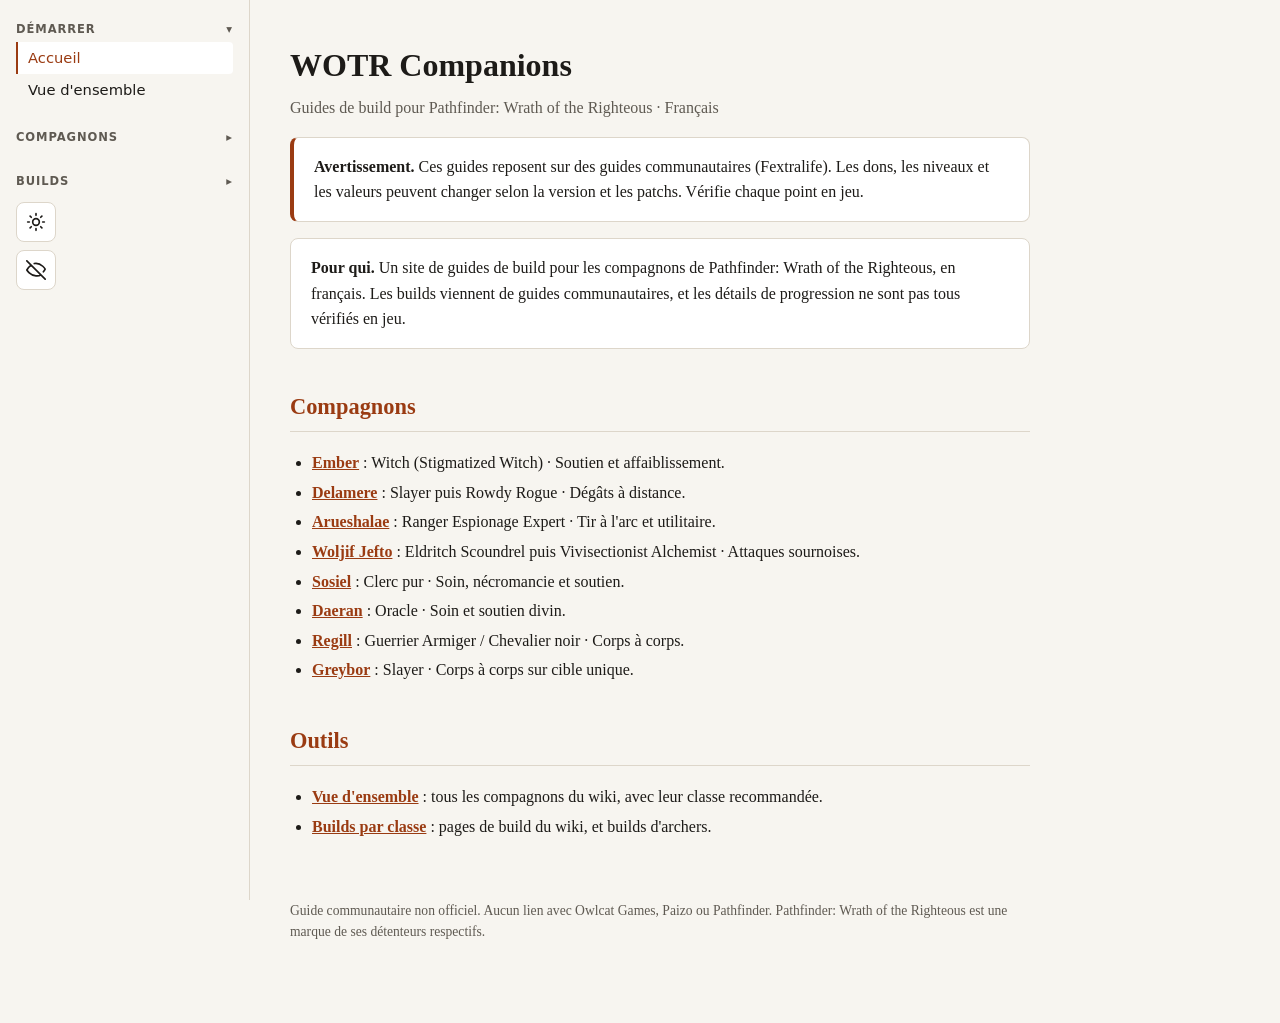
==== index.html @ 08b4a225 "Ajoute le site de guides WOTR Companions Guides de build des compagnons de Pathfinder: Wrath of the " ====
<!doctype html>
<html lang="fr">
<head>
  <meta charset="utf-8">
  <meta name="viewport" content="width=device-width, initial-scale=1">
  <title>WOTR Companions : WOTR Companions</title>
  <link rel="stylesheet" href="style.css">
</head>
<body>
<nav class="site-nav">
  <details class="nav-group" open>
    <summary class="nav-title">Démarrer</summary>
    <a href="index.html" aria-current="page">Accueil</a>
    <a href="companions.html">Vue d&#x27;ensemble</a>
  </details>
  <details class="nav-group" open>
    <summary class="nav-title">Compagnons</summary>
    <a href="ember.html">Ember</a>
    <a href="delamere.html">Delamere</a>
    <a href="arueshalae.html">Arueshalae</a>
    <a href="woljif.html">Woljif Jefto</a>
    <a href="sosiel.html">Sosiel</a>
    <a href="daeran.html">Daeran</a>
    <a href="regill.html">Regill</a>
    <a href="greybor.html">Greybor</a>
  </details>
  <details class="nav-group" open>
    <summary class="nav-title">Builds</summary>
    <a href="builds.html">Builds par classe</a>
  </details>
</nav>
<main>

  <h1>WOTR Companions</h1>
  <p class="subtitle">Guides de build pour Pathfinder: Wrath of the Righteous · Français</p>

  <div class="card warning">
    <strong>Avertissement.</strong> Ces guides reposent sur des guides communautaires (Fextralife). Les dons, les niveaux et les valeurs peuvent changer selon la version et les patchs. Vérifie chaque point en jeu.
  </div>

  <div class="card">
    <strong>Pour qui.</strong> Un site de guides de build pour les compagnons de Pathfinder: Wrath of the Righteous, en français. Les builds viennent de guides communautaires, et les détails de progression ne sont pas tous vérifiés en jeu.
  </div>

  <h2>Compagnons</h2>
  <ul>
    <li><a href="ember.html"><strong>Ember</strong></a> : Witch (Stigmatized Witch) · Soutien et affaiblissement.</li>
    <li><a href="delamere.html"><strong>Delamere</strong></a> : Slayer puis Rowdy Rogue · Dégâts à distance.</li>
    <li><a href="arueshalae.html"><strong>Arueshalae</strong></a> : Ranger Espionage Expert · Tir à l&#x27;arc et utilitaire.</li>
    <li><a href="woljif.html"><strong>Woljif Jefto</strong></a> : Eldritch Scoundrel puis Vivisectionist Alchemist · Attaques sournoises.</li>
    <li><a href="sosiel.html"><strong>Sosiel</strong></a> : Clerc pur · Soin, nécromancie et soutien.</li>
    <li><a href="daeran.html"><strong>Daeran</strong></a> : Oracle · Soin et soutien divin.</li>
    <li><a href="regill.html"><strong>Regill</strong></a> : Guerrier Armiger / Chevalier noir · Corps à corps.</li>
    <li><a href="greybor.html"><strong>Greybor</strong></a> : Slayer · Corps à corps sur cible unique.</li>
  </ul>

  <h2>Outils</h2>
  <ul>
    <li><a href="companions.html"><strong>Vue d'ensemble</strong></a> : tous les compagnons du wiki, avec leur classe recommandée.</li>
    <li><a href="builds.html"><strong>Builds par classe</strong></a> : pages de build du wiki, et builds d'archers.</li>
  </ul>

  <footer>Guide communautaire non officiel. Aucun lien avec Owlcat Games, Paizo ou Pathfinder. Pathfinder: Wrath of the Righteous est une marque de ses détenteurs respectifs.</footer>
</main>
<script src="theme.js"></script>
</body>
</html>
---- style.css ----
:root {
  --bg: #f7f5f0;
  --fg: #1d1b18;
  --muted: #5f5a52;
  --accent: #9a3b12;
  --card: #ffffff;
  --border: #ddd6ca;
}
@media (prefers-color-scheme: dark) {
  :root:not([data-theme="light"]) {
    --bg: #161514;
    --fg: #ece8e1;
    --muted: #a39d93;
    --accent: #e0793f;
    --card: #1f1d1b;
    --border: #3a3631;
  }
}
:root[data-theme="dark"] {
  --bg: #161514;
  --fg: #ece8e1;
  --muted: #a39d93;
  --accent: #e0793f;
  --card: #1f1d1b;
  --border: #3a3631;
}
* { box-sizing: border-box; }
body {
  margin: 0;
  background: var(--bg);
  color: var(--fg);
  font-family: Georgia, "Times New Roman", serif;
  line-height: 1.6;
}
main {
  max-width: 820px;
  margin: 0 auto;
  padding: 24px 20px 80px;
}
nav.site-nav {
  max-width: 820px;
  margin: 0 auto;
  padding: 16px 20px 0;
  display: flex;
  flex-wrap: wrap;
  gap: 8px;
  font-size: 0.95rem;
}
nav.site-nav a {
  padding: 6px 12px;
  border: 1px solid var(--border);
  border-radius: 6px;
  background: var(--card);
  color: var(--fg);
  text-decoration: none;
}
nav.site-nav a[aria-current="page"] {
  border-color: var(--accent);
  color: var(--accent);
}
/* Sur téléphone, les groupes restent sur une seule ligne qui se replie */
nav.site-nav .nav-group { display: contents; }
nav.site-nav .nav-title { display: none; }
h1 { font-size: 2rem; margin: 16px 0 4px; }
h2 { font-size: 1.4rem; margin-top: 40px; border-bottom: 1px solid var(--border); padding-bottom: 6px; color: var(--accent); }
h3 { font-size: 1.1rem; margin-top: 24px; }
.subtitle { color: var(--muted); margin-top: 0; }
.card {
  background: var(--card);
  border: 1px solid var(--border);
  border-radius: 8px;
  padding: 16px 20px;
  margin: 16px 0;
}
.warning { border-left: 4px solid var(--accent); }
table {
  width: 100%;
  border-collapse: collapse;
  margin: 16px 0;
  font-size: 0.95rem;
}
th, td {
  border: 1px solid var(--border);
  padding: 8px 10px;
  text-align: left;
  vertical-align: top;
}
th { background: var(--card); }
ul { padding-left: 22px; }
li { margin: 4px 0; }
a { color: var(--accent); }
label { display: block; margin: 12px 0 4px; font-weight: bold; }
input[type="number"] {
  font: inherit;
  padding: 6px 8px;
  border: 1px solid var(--border);
  border-radius: 4px;
  background: var(--bg);
  color: var(--fg);
  width: 120px;
}
.result { margin-top: 16px; font-size: 1.05rem; }
.result strong { color: var(--accent); }
.over { color: var(--accent); font-weight: bold; }
footer { margin-top: 60px; color: var(--muted); font-size: 0.85rem; }

/* Large screens : menu fixe à gauche */
@media (min-width: 1000px) {
  body {
    display: grid;
    grid-template-columns: 250px minmax(0, 1fr);
    align-items: start;
  }
  nav.site-nav {
    position: sticky;
    top: 0;
    height: 100vh;
    overflow-y: auto;
    flex-direction: column;
    flex-wrap: nowrap;
    max-width: none;
    margin: 0;
    padding: 20px 16px 32px;
    border-right: 1px solid var(--border);
    background: var(--bg);
  }
  nav.site-nav { scrollbar-width: thin; scrollbar-color: var(--border) transparent; }
  nav.site-nav .nav-group { display: block; }
  nav.site-nav details.nav-group > summary { list-style: none; cursor: pointer; }
  nav.site-nav details.nav-group > summary::-webkit-details-marker { display: none; }
  nav.site-nav .nav-title::after { content: "▾"; float: right; font-weight: normal; }
  nav.site-nav details:not([open]) > .nav-title::after { content: "▸"; }
  nav.site-nav .nav-title {
    display: block;
    margin: 14px 0 4px;
    font-size: 0.72rem;
    font-weight: bold;
    letter-spacing: 0.08em;
    text-transform: uppercase;
    color: var(--muted);
  }
  nav.site-nav .nav-group:first-child .nav-title { margin-top: 0; }
  nav.site-nav a {
    display: block;
    padding: 4px 10px;
    font-size: 0.92rem;
    border: none;
    border-left: 2px solid transparent;
    border-radius: 0 4px 4px 0;
    background: none;
  }
  nav.site-nav a:hover { background: var(--card); }
  nav.site-nav .tool-icons { display: flex; flex-wrap: wrap; gap: 8px; padding: 4px 0 0; }
  nav.site-nav .tool-icon {
    display: inline-flex;
    align-items: center;
    justify-content: center;
    width: 40px;
    height: 40px;
    padding: 0;
    border: 1px solid var(--border);
    border-radius: 8px;
    background: var(--card);
    color: var(--fg);
    cursor: pointer;
    font: inherit;
  }
  nav.site-nav .tool-icon:hover { border-color: var(--accent); color: var(--accent); }
  nav.site-nav .tool-icon[aria-current="page"] { border-color: var(--accent); color: var(--accent); }
  nav.site-nav .tool-icon:focus-visible { outline: 2px solid var(--accent); outline-offset: 2px; }
  nav.site-nav a[aria-current="page"] {
    background: var(--card);
    border-left-color: var(--accent);
  }
  main {
    margin: 0;
    max-width: 820px;
    padding: 24px 40px 80px;
  }
}

/* Spoilers : masqués tant que l'interrupteur n'est pas activé */
html.hide-spoilers nav.site-nav a.spoiler-link { display: none; }
html.hide-spoilers body[data-spoiler] main > :not(h1):not(.subtitle):not(.spoiler-gate) { display: none; }

/* --- Lisibilité des tableaux --- */
.table-wrap { overflow-x: auto; margin: 16px 0; -webkit-overflow-scrolling: touch; }
.table-wrap > table { margin: 0; }
.table-wrap.long { max-height: 70vh; overflow: auto; }
.table-wrap.long thead th { position: sticky; top: 0; z-index: 1; }
tbody tr:nth-child(even) td { background: rgba(127, 127, 127, 0.07); }
tbody td:first-child { font-weight: 600; }

/* --- Polices : sans-serif pour l'interface et les données --- */
nav.site-nav, table, th, td, label, .badge, .btn, .filter-input, .toc, .spoiler-gate, input, select, button {
  font-family: system-ui, -apple-system, "Segoe UI", Roboto, "Helvetica Neue", Arial, sans-serif;
}

/* --- Focus visible au clavier --- */
a:focus-visible, button:focus-visible, summary:focus-visible, input:focus-visible, select:focus-visible {
  outline: 2px solid var(--accent);
  outline-offset: 2px;
}

/* --- Boutons et champs --- */
.btn {
  display: inline-block;
  padding: 0.5rem 1rem;
  border: 1px solid var(--accent);
  border-radius: 8px;
  background: var(--card);
  color: var(--accent);
  font: inherit;
  cursor: pointer;
  text-decoration: none;
}
.btn:hover { background: var(--accent); color: var(--bg); }
.filter-input {
  display: block;
  width: 100%;
  max-width: 26rem;
  padding: 0.5rem 0.75rem;
  border: 1px solid var(--border);
  border-radius: 6px;
  background: var(--card);
  color: var(--fg);
  font: inherit;
}

/* --- Sommaire --- */
.toc {
  background: var(--card);
  border: 1px solid var(--border);
  border-radius: 8px;
  padding: 12px 16px;
  margin: 16px 0;
  font-size: 0.95rem;
}
.toc summary { cursor: pointer; font-weight: bold; color: var(--accent); }
.toc ul { margin: 8px 0 0; columns: 2; column-gap: 24px; }
.toc li { break-inside: avoid; }
@media (max-width: 600px) { .toc ul { columns: 1; } }

/* --- Pastilles de statut --- */
:root { --ok: #2f7a3a; --warn: #a4560e; --unk: #6b655c; }
@media (prefers-color-scheme: dark) {
  :root:not([data-theme="light"]) { --ok: #8fd196; --warn: #f0a35e; --unk: #b3ada3; }
}
:root[data-theme="dark"] { --ok: #8fd196; --warn: #f0a35e; --unk: #b3ada3; }
.badge {
  display: inline-block;
  padding: 1px 9px;
  border: 1px solid currentColor;
  border-radius: 999px;
  font-size: 0.85rem;
  white-space: nowrap;
}
.badge-ok { color: var(--ok); }
.badge-warn { color: var(--warn); }
.badge-unk { color: var(--unk); }

/* --- Cartes de talents (générateur) --- */
.talent-card { padding: 10px 14px; margin: 8px 0; }
.muted { color: var(--muted); }

/* --- Impression --- */
@media print {
  nav.site-nav, .tool-icons, .toc, .spoiler-gate, .btn { display: none !important; }
  body { display: block !important; background: #fff; color: #000; }
  main { max-width: none; padding: 0; }
  .card, table, .table-wrap { break-inside: avoid; }
  .table-wrap.long { max-height: none; overflow: visible; }
  h2 { break-after: avoid; }
  a { color: #000; }
}

/* Téléphone : menu burger. La navigation est un panneau qui s'ouvre. */
.mobile-bar, .nav-backdrop, .menu-toggle { display: none; }
@media (max-width: 999px) {
  .mobile-bar {
    display: flex;
    align-items: center;
    justify-content: space-between;
    gap: 12px;
    position: sticky;
    top: 0;
    z-index: 90;
    padding: 10px 16px;
    background: var(--bg);
    border-bottom: 1px solid var(--border);
  }
  .mobile-title { font-weight: 600; color: var(--fg); text-decoration: none; }
  .menu-toggle {
    display: inline-block;
    padding: 6px 12px;
    border: 1px solid var(--border);
    border-radius: 6px;
    background: var(--card);
    color: var(--fg);
    font: inherit;
    cursor: pointer;
  }
  .menu-toggle:focus-visible { outline: 2px solid var(--accent); outline-offset: 2px; }
  nav.site-nav { display: none; }
  html.nav-open nav.site-nav {
    display: flex;
    flex-direction: column;
    flex-wrap: nowrap;
    position: fixed;
    top: 0;
    left: 0;
    bottom: 0;
    width: min(86vw, 320px);
    max-width: none;
    margin: 0;
    gap: 6px;
    padding: 16px;
    overflow-y: auto;
    background: var(--bg);
    z-index: 110;
    box-shadow: 0 0 24px rgba(0, 0, 0, 0.4);
  }
  html.nav-open nav.site-nav a { display: block; }
  html.nav-open .nav-backdrop {
    display: block;
    position: fixed;
    inset: 0;
    z-index: 105;
    border: 0;
    background: rgba(0, 0, 0, 0.5);
  }
}
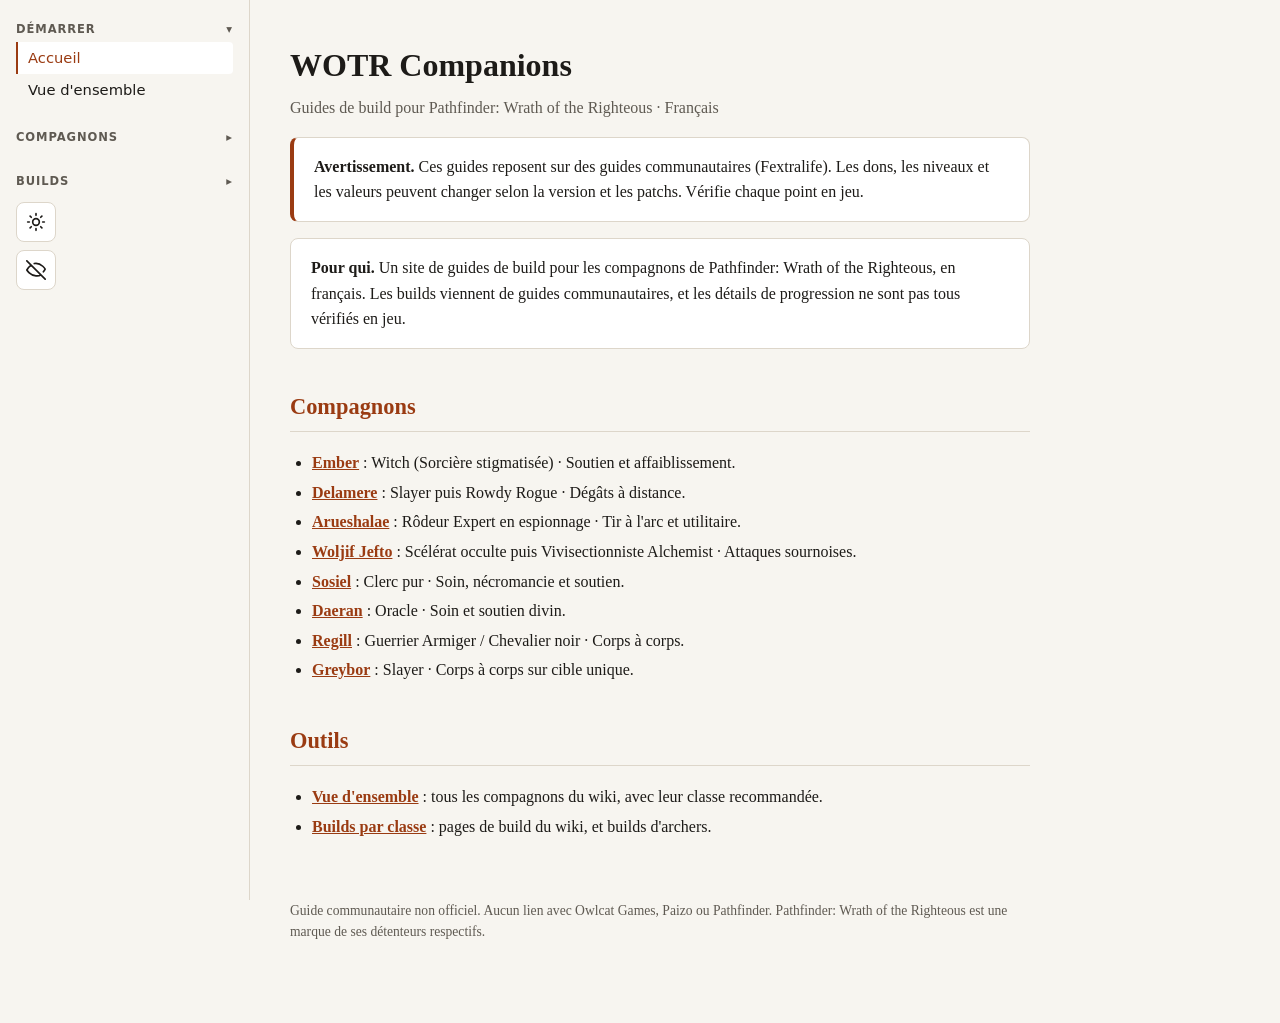
==== commit 1ac5787c: "Traduit les dons, sorts et classes confirmés par le wiki français Les noms sans traduction vérifiée " ====
--- a/index.html
+++ b/index.html
@@ -27,6 +27,7 @@
   <details class="nav-group" open>
     <summary class="nav-title">Builds</summary>
     <a href="builds.html">Builds par classe</a>
+    <a href="builds-maison.html">Builds maison</a>
   </details>
 </nav>
 <main>
@@ -44,10 +45,10 @@
 
   <h2>Compagnons</h2>
   <ul>
-    <li><a href="ember.html"><strong>Ember</strong></a> : Witch (Stigmatized Witch) · Soutien et affaiblissement.</li>
+    <li><a href="ember.html"><strong>Ember</strong></a> : Witch (Sorcière stigmatisée) · Soutien et affaiblissement.</li>
     <li><a href="delamere.html"><strong>Delamere</strong></a> : Slayer puis Rowdy Rogue · Dégâts à distance.</li>
-    <li><a href="arueshalae.html"><strong>Arueshalae</strong></a> : Ranger Espionage Expert · Tir à l&#x27;arc et utilitaire.</li>
-    <li><a href="woljif.html"><strong>Woljif Jefto</strong></a> : Eldritch Scoundrel puis Vivisectionist Alchemist · Attaques sournoises.</li>
+    <li><a href="arueshalae.html"><strong>Arueshalae</strong></a> : Rôdeur Expert en espionnage · Tir à l&#x27;arc et utilitaire.</li>
+    <li><a href="woljif.html"><strong>Woljif Jefto</strong></a> : Scélérat occulte puis Vivisectionniste Alchemist · Attaques sournoises.</li>
     <li><a href="sosiel.html"><strong>Sosiel</strong></a> : Clerc pur · Soin, nécromancie et soutien.</li>
     <li><a href="daeran.html"><strong>Daeran</strong></a> : Oracle · Soin et soutien divin.</li>
     <li><a href="regill.html"><strong>Regill</strong></a> : Guerrier Armiger / Chevalier noir · Corps à corps.</li>
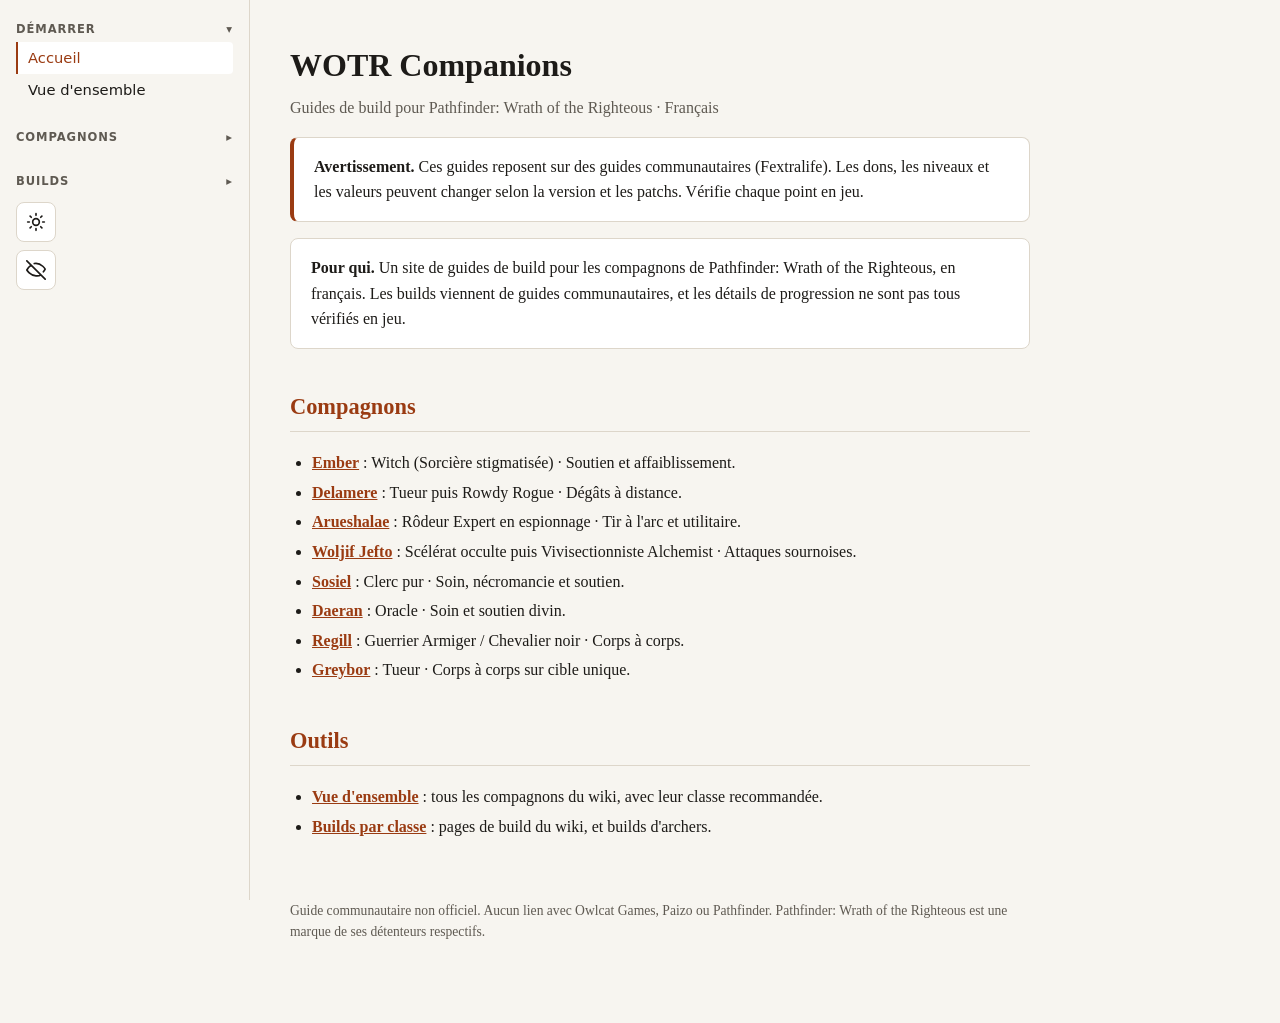
==== commit 1c9c5134: "Applique la table de traductions FR (dons, classes, sorts) Laisse en anglais Shielded Ally, Phalanx " ====
--- a/index.html
+++ b/index.html
@@ -46,13 +46,13 @@
   <h2>Compagnons</h2>
   <ul>
     <li><a href="ember.html"><strong>Ember</strong></a> : Witch (Sorcière stigmatisée) · Soutien et affaiblissement.</li>
-    <li><a href="delamere.html"><strong>Delamere</strong></a> : Slayer puis Rowdy Rogue · Dégâts à distance.</li>
+    <li><a href="delamere.html"><strong>Delamere</strong></a> : Tueur puis Rowdy Rogue · Dégâts à distance.</li>
     <li><a href="arueshalae.html"><strong>Arueshalae</strong></a> : Rôdeur Expert en espionnage · Tir à l&#x27;arc et utilitaire.</li>
     <li><a href="woljif.html"><strong>Woljif Jefto</strong></a> : Scélérat occulte puis Vivisectionniste Alchemist · Attaques sournoises.</li>
     <li><a href="sosiel.html"><strong>Sosiel</strong></a> : Clerc pur · Soin, nécromancie et soutien.</li>
     <li><a href="daeran.html"><strong>Daeran</strong></a> : Oracle · Soin et soutien divin.</li>
     <li><a href="regill.html"><strong>Regill</strong></a> : Guerrier Armiger / Chevalier noir · Corps à corps.</li>
-    <li><a href="greybor.html"><strong>Greybor</strong></a> : Slayer · Corps à corps sur cible unique.</li>
+    <li><a href="greybor.html"><strong>Greybor</strong></a> : Tueur · Corps à corps sur cible unique.</li>
   </ul>
 
   <h2>Outils</h2>
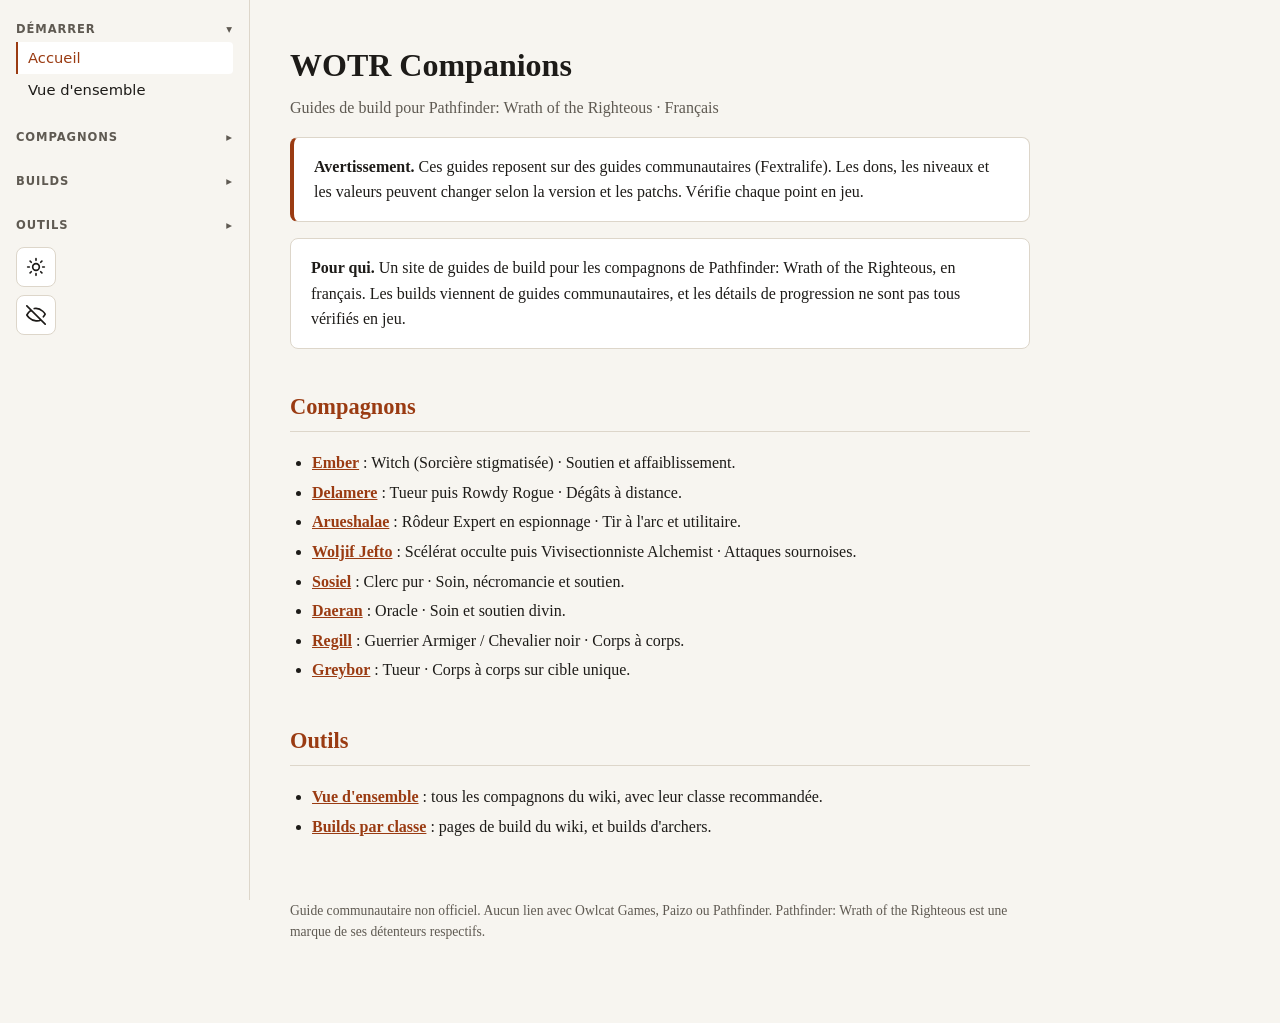
==== commit 5187766a: "Ajoute le calculateur de dés Formules NdF avec bonus ou malus, minimum, maximum et moyenne. Outil ma" ====
--- a/index.html
+++ b/index.html
@@ -28,6 +28,10 @@
     <summary class="nav-title">Builds</summary>
     <a href="builds.html">Builds par classe</a>
     <a href="builds-maison.html">Builds maison</a>
+  </details>
+  <details class="nav-group" open>
+    <summary class="nav-title">Outils</summary>
+    <a href="calculateur-des.html">Calculateur de dés</a>
   </details>
 </nav>
 <main>
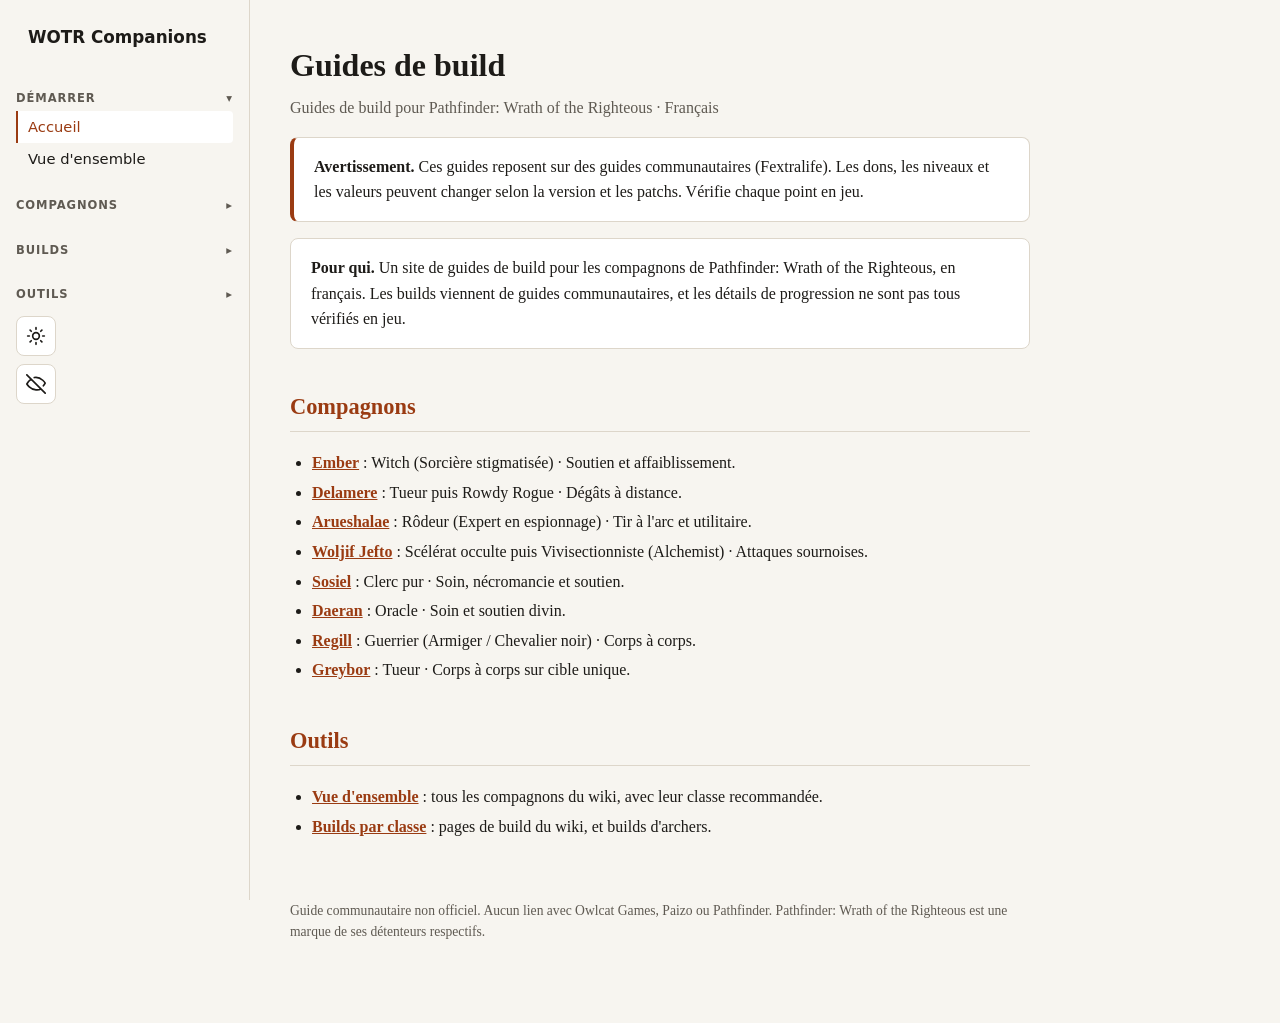
==== commit 3a8f1599: "Cohérence du site : gabarit des fiches, badges de statut, synthèse, marque dans la nav Co-Authored-B" ====
--- a/index.html
+++ b/index.html
@@ -3,11 +3,12 @@
 <head>
   <meta charset="utf-8">
   <meta name="viewport" content="width=device-width, initial-scale=1">
-  <title>WOTR Companions : WOTR Companions</title>
+  <title>Guides de build : WOTR Companions</title>
   <link rel="stylesheet" href="style.css">
 </head>
 <body>
 <nav class="site-nav">
+  <a class="nav-brand" href="index.html">WOTR Companions</a>
   <details class="nav-group" open>
     <summary class="nav-title">Démarrer</summary>
     <a href="index.html" aria-current="page">Accueil</a>
@@ -32,11 +33,13 @@
   <details class="nav-group" open>
     <summary class="nav-title">Outils</summary>
     <a href="calculateur-des.html">Calculateur de dés</a>
+    <a href="mods.html">Mods</a>
+    <a href="guides-wotrdb.html">Référence wotrdb</a>
   </details>
 </nav>
 <main>
 
-  <h1>WOTR Companions</h1>
+  <h1>Guides de build</h1>
   <p class="subtitle">Guides de build pour Pathfinder: Wrath of the Righteous · Français</p>
 
   <div class="card warning">
@@ -51,11 +54,11 @@
   <ul>
     <li><a href="ember.html"><strong>Ember</strong></a> : Witch (Sorcière stigmatisée) · Soutien et affaiblissement.</li>
     <li><a href="delamere.html"><strong>Delamere</strong></a> : Tueur puis Rowdy Rogue · Dégâts à distance.</li>
-    <li><a href="arueshalae.html"><strong>Arueshalae</strong></a> : Rôdeur Expert en espionnage · Tir à l&#x27;arc et utilitaire.</li>
-    <li><a href="woljif.html"><strong>Woljif Jefto</strong></a> : Scélérat occulte puis Vivisectionniste Alchemist · Attaques sournoises.</li>
+    <li><a href="arueshalae.html"><strong>Arueshalae</strong></a> : Rôdeur (Expert en espionnage) · Tir à l&#x27;arc et utilitaire.</li>
+    <li><a href="woljif.html"><strong>Woljif Jefto</strong></a> : Scélérat occulte puis Vivisectionniste (Alchemist) · Attaques sournoises.</li>
     <li><a href="sosiel.html"><strong>Sosiel</strong></a> : Clerc pur · Soin, nécromancie et soutien.</li>
     <li><a href="daeran.html"><strong>Daeran</strong></a> : Oracle · Soin et soutien divin.</li>
-    <li><a href="regill.html"><strong>Regill</strong></a> : Guerrier Armiger / Chevalier noir · Corps à corps.</li>
+    <li><a href="regill.html"><strong>Regill</strong></a> : Guerrier (Armiger / Chevalier noir) · Corps à corps.</li>
     <li><a href="greybor.html"><strong>Greybor</strong></a> : Tueur · Corps à corps sur cible unique.</li>
   </ul>
 
--- a/style.css
+++ b/style.css
@@ -330,3 +330,10 @@
     background: rgba(0, 0, 0, 0.5);
   }
 }
+
+/* --- Marque et synthèse des fiches compagnons --- */
+nav.site-nav .nav-brand { display: block; font-weight: 600; color: var(--fg); text-decoration: none; margin: 0 0 12px; font-size: 1.05rem; }
+.card.summary dl { display: grid; grid-template-columns: max-content 1fr; gap: 6px 18px; margin: 0; }
+.card.summary dt { color: var(--muted); font-size: 0.9rem; }
+.card.summary dd { margin: 0; }
+.card.summary a { color: var(--accent); }
